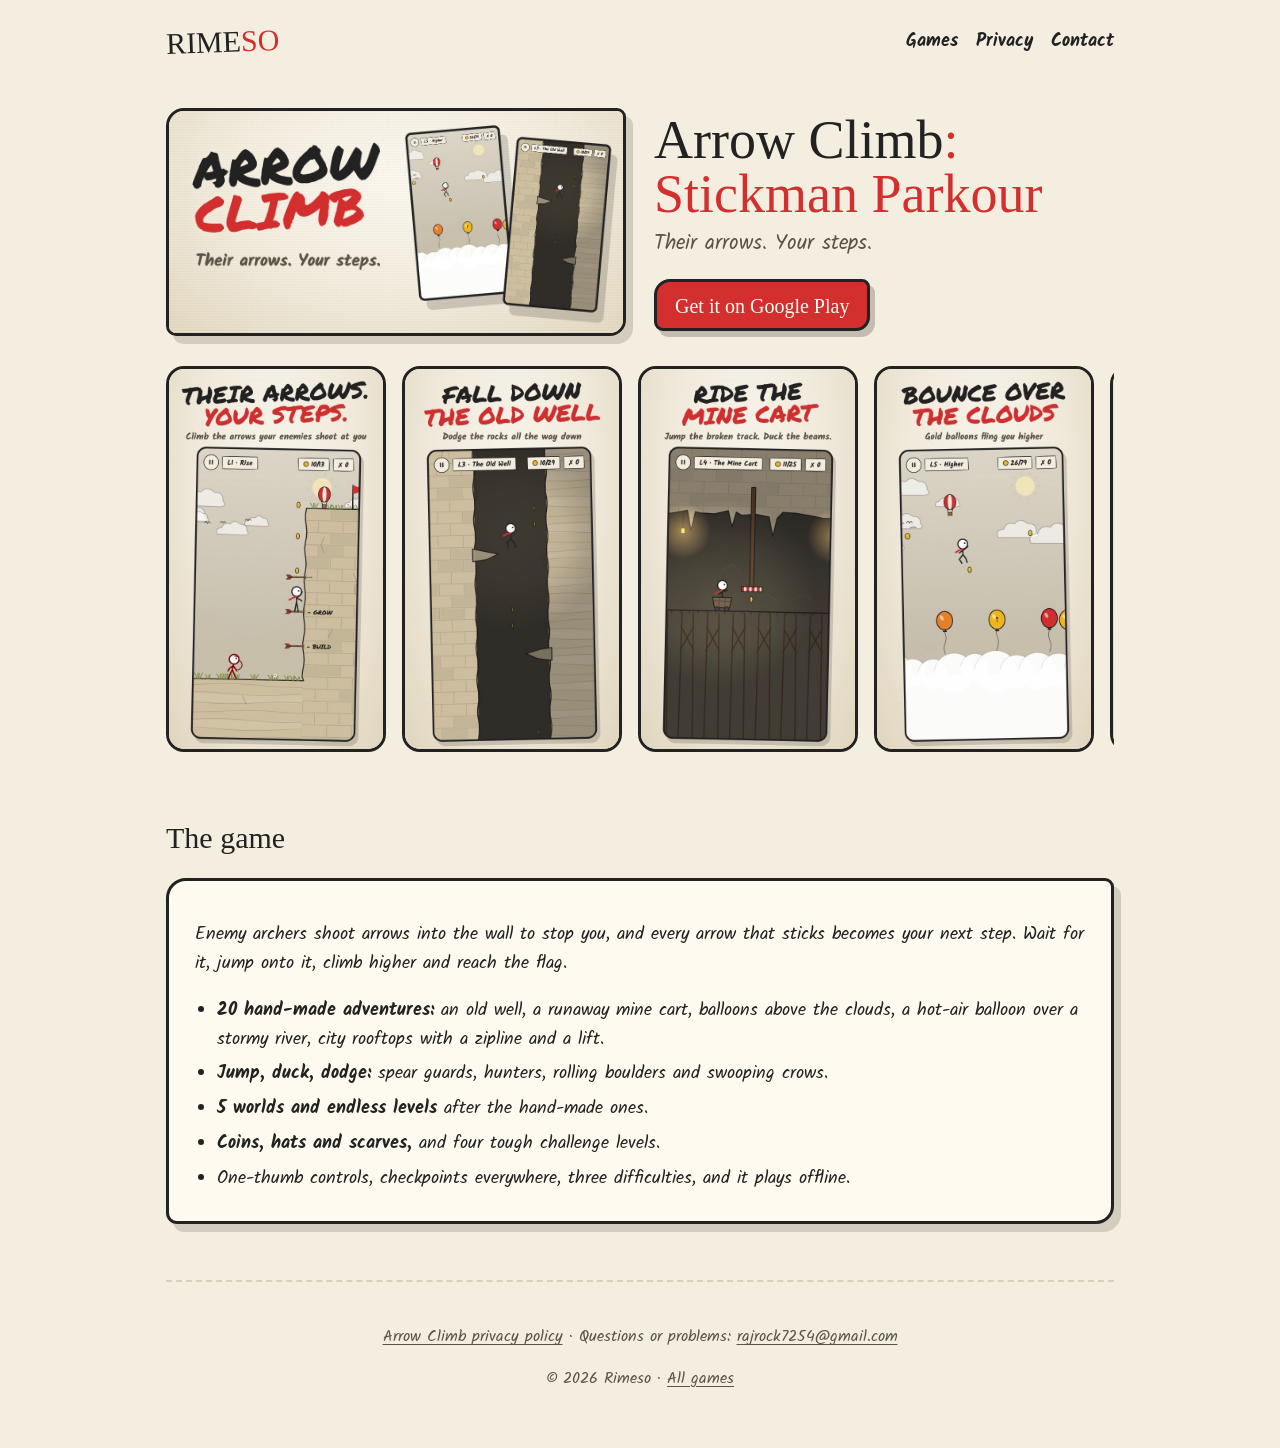
==== arrow-climb/index.html @ ab2910a5 "Rimeso website: games, Arrow Climb page and privacy policy, app-ads.txt Co-Authored-By: Claude Opus " ====
<!doctype html>
<html lang="en">
<head>
<meta charset="utf-8">
<meta name="viewport" content="width=device-width, initial-scale=1">
<title>Arrow Climb: Stickman Parkour · Rimeso</title>
<meta name="description" content="Arrow Climb: climb the arrows your enemies shoot at you. 20 hand-made adventures: an old well, a mine cart, balloons above the clouds, a hot-air balloon over a stormy river and city rooftops.">
<link rel="icon" href="/favicon.svg" type="image/svg+xml">
<link rel="preconnect" href="https://fonts.googleapis.com">
<link rel="preconnect" href="https://fonts.gstatic.com" crossorigin>
<link href="https://fonts.googleapis.com/css2?family=Kalam:wght@400;700&family=Permanent+Marker&display=swap" rel="stylesheet">
<link rel="stylesheet" href="/style.css">
</head>
<body>
<div class="wrap">
  <header class="top">
    <a class="brand" href="/">RIME<b>SO</b></a>
    <nav><a href="/#games">Games</a><a href="/privacy/">Privacy</a><a href="#contact">Contact</a></nav>
  </header>

  <section class="gamehero">
    <img class="feature" src="img/feature.jpg" alt="Arrow Climb: the hero on balloons above the clouds and falling down a well" width="1024" height="500">
    <div>
      <h1>Arrow Climb<span>: Stickman Parkour</span></h1>
      <p class="tag">Their arrows. Your steps.</p>
      <a class="btn" href="https://play.google.com/store/apps/details?id=com.arrowclimb.game">Get it on Google Play</a>
    </div>
  </section>

  <div class="shots" aria-label="Screenshots">
    <img src="img/01-arrows.jpg" alt="Climb the arrows your enemies shoot at you" loading="lazy" width="540" height="960">
    <img src="img/02-well.jpg" alt="Fall down the old well" loading="lazy" width="540" height="960">
    <img src="img/03-cart.jpg" alt="Ride the mine cart" loading="lazy" width="540" height="960">
    <img src="img/04-balloons.jpg" alt="Bounce over the clouds" loading="lazy" width="540" height="960">
    <img src="img/05-river.jpg" alt="Fly over the storm" loading="lazy" width="540" height="960">
    <img src="img/06-zipline.jpg" alt="Zip across the city" loading="lazy" width="540" height="960">
    <img src="img/07-lift.jpg" alt="Duck on the lift" loading="lazy" width="540" height="960">
    <img src="img/08-worlds.jpg" alt="20 adventures, 5 worlds" loading="lazy" width="540" height="960">
  </div>

  <h2 class="sec">The game</h2>
  <div class="card features">
    <p>Enemy archers shoot arrows into the wall to stop you, and every arrow that sticks becomes your next step. Wait for it, jump onto it, climb higher and reach the flag.</p>
    <ul>
      <li><b>20 hand-made adventures:</b> an old well, a runaway mine cart, balloons above the clouds, a hot-air balloon over a stormy river, city rooftops with a zipline and a lift.</li>
      <li><b>Jump, duck, dodge:</b> spear guards, hunters, rolling boulders and swooping crows.</li>
      <li><b>5 worlds and endless levels</b> after the hand-made ones.</li>
      <li><b>Coins, hats and scarves,</b> and four tough challenge levels.</li>
      <li>One-thumb controls, checkpoints everywhere, three difficulties, and it plays offline.</li>
    </ul>
  </div>

  <footer id="contact">
    <p><a href="privacy/">Arrow Climb privacy policy</a> · Questions or problems: <a href="mailto:rajrock7254@gmail.com">rajrock7254@gmail.com</a></p>
    <p>© 2026 Rimeso · <a href="/">All games</a></p>
  </footer>
</div>
</body>
</html>
---- style.css ----
/* Rimeso — the studio website. Sketchbook look, like the games: paper, ink outlines, a red accent. */
:root{--paper:#f4eee0;--card:#fffaf0;--ink:#222;--soft:#5b5347;--red:#d32f2f;--line:#d9cfba;}
*{box-sizing:border-box;}
html{-webkit-text-size-adjust:100%;}
body{margin:0;background:var(--paper);color:var(--ink);font:18px/1.6 "Kalam","Segoe UI",system-ui,-apple-system,sans-serif;}
a{color:var(--red);text-underline-offset:3px;}
img{max-width:100%;height:auto;display:block;}
.wrap{max-width:980px;margin:0 auto;padding:0 16px;}
.marker{font-family:"Permanent Marker","Comic Sans MS",cursive;font-weight:400;}
/* top bar */
.top{display:flex;align-items:center;gap:16px;padding:18px 0;flex-wrap:wrap;}
.brand{font-family:"Permanent Marker","Comic Sans MS",cursive;font-size:30px;color:var(--ink);text-decoration:none;transform:rotate(-2deg);}
.brand b{color:var(--red);font-weight:400;}
.top nav{margin-left:auto;display:flex;gap:18px;font-weight:700;}
.top nav a{color:var(--ink);text-decoration:none;}
.top nav a:hover{color:var(--red);}
/* hero */
.hero{padding:34px 0 18px;text-align:center;}
.hero h1{font-family:"Permanent Marker","Comic Sans MS",cursive;font-weight:400;font-size:clamp(40px,8vw,72px);line-height:.95;margin:0;transform:rotate(-2deg);}
.hero h1 span{display:block;color:var(--red);}
.hero p{color:var(--soft);font-size:21px;margin:18px auto 0;max-width:620px;}
/* cards */
.card{background:var(--card);border:3px solid var(--ink);border-radius:20px 9px 18px 11px;box-shadow:7px 8px 0 rgba(20,16,10,.15);}
h2.sec{font-family:"Permanent Marker","Comic Sans MS",cursive;font-weight:400;font-size:30px;margin:44px 0 16px;}
.games{display:grid;grid-template-columns:repeat(auto-fill,minmax(280px,1fr));gap:24px;}
.game{padding:20px;display:flex;flex-direction:column;gap:12px;}
.game .head{display:flex;gap:14px;align-items:center;}
.game .head img{width:84px;height:84px;border:3px solid var(--ink);border-radius:24%;}
.game h3{margin:0;font-size:22px;line-height:1.2;}
.game p{margin:0;color:var(--soft);}
.game .links{display:flex;gap:14px;align-items:center;flex-wrap:wrap;margin-top:auto;}
.soon{padding:20px;display:flex;align-items:center;justify-content:center;text-align:center;color:var(--soft);border-style:dashed;box-shadow:none;min-height:180px;}
/* buttons */
.btn{display:inline-block;font-family:"Permanent Marker","Comic Sans MS",cursive;color:#fffaf0;background:var(--red);border:3px solid var(--ink);border-radius:16px 8px 14px 9px;box-shadow:5px 6px 0 rgba(20,16,10,.22);padding:8px 18px 6px;text-decoration:none;font-size:20px;}
.btn:hover{transform:translate(-1px,-1px);}
/* game page */
.gamehero{display:grid;grid-template-columns:1fr 1fr;gap:28px;align-items:center;padding:24px 0;}
.gamehero .feature{border:3px solid var(--ink);border-radius:18px 9px 16px 10px;box-shadow:7px 8px 0 rgba(20,16,10,.15);}
.gamehero h1{font-family:"Permanent Marker","Comic Sans MS",cursive;font-weight:400;font-size:clamp(34px,6vw,54px);line-height:1;margin:0 0 6px;}
.gamehero h1 span{color:var(--red);}
.gamehero .tag{color:var(--soft);font-size:21px;margin:0 0 18px;}
.shots{display:flex;gap:16px;overflow-x:auto;padding:6px 4px 18px;scroll-snap-type:x mandatory;}
.shots img{width:220px;flex:0 0 auto;border:3px solid var(--ink);border-radius:18px;scroll-snap-align:start;}
.features{padding:22px 26px;}
.features ul{margin:6px 0;padding-left:22px;}
.features li{margin:6px 0;}
/* text pages (privacy) */
.doc{max-width:760px;margin:0 auto;}
.doc h1{font-family:"Permanent Marker","Comic Sans MS",cursive;font-weight:400;font-size:40px;line-height:1.05;margin:26px 0 4px;}
.doc .date{color:var(--soft);margin:0 0 10px;}
.doc h2{font-family:"Permanent Marker","Comic Sans MS",cursive;font-weight:400;font-size:24px;line-height:1.2;margin:30px 0 8px;}
.doc h2 em{font-style:normal;color:var(--red);}
.doc h3{font-size:19px;margin:18px 0 4px;}
.doc .card{padding:18px 20px;margin:20px 0;}
.doc table{width:100%;border-collapse:collapse;margin:10px 0;font-size:16px;}
.doc th,.doc td{border-bottom:1.5px solid var(--line);padding:8px 6px;text-align:left;vertical-align:top;}
.doc th{font-size:15px;color:var(--soft);}
.list{padding:0;list-style:none;}
.list li{margin:10px 0;}
/* footer */
footer{margin-top:56px;padding:26px 0 40px;border-top:2px dashed var(--line);color:var(--soft);font-size:16px;text-align:center;}
footer a{color:var(--soft);}
@media (max-width:720px){
  body{font-size:17px;}
  .gamehero{grid-template-columns:1fr;}
  .top nav{margin-left:0;width:100%;}
  .shots img{width:170px;}
}
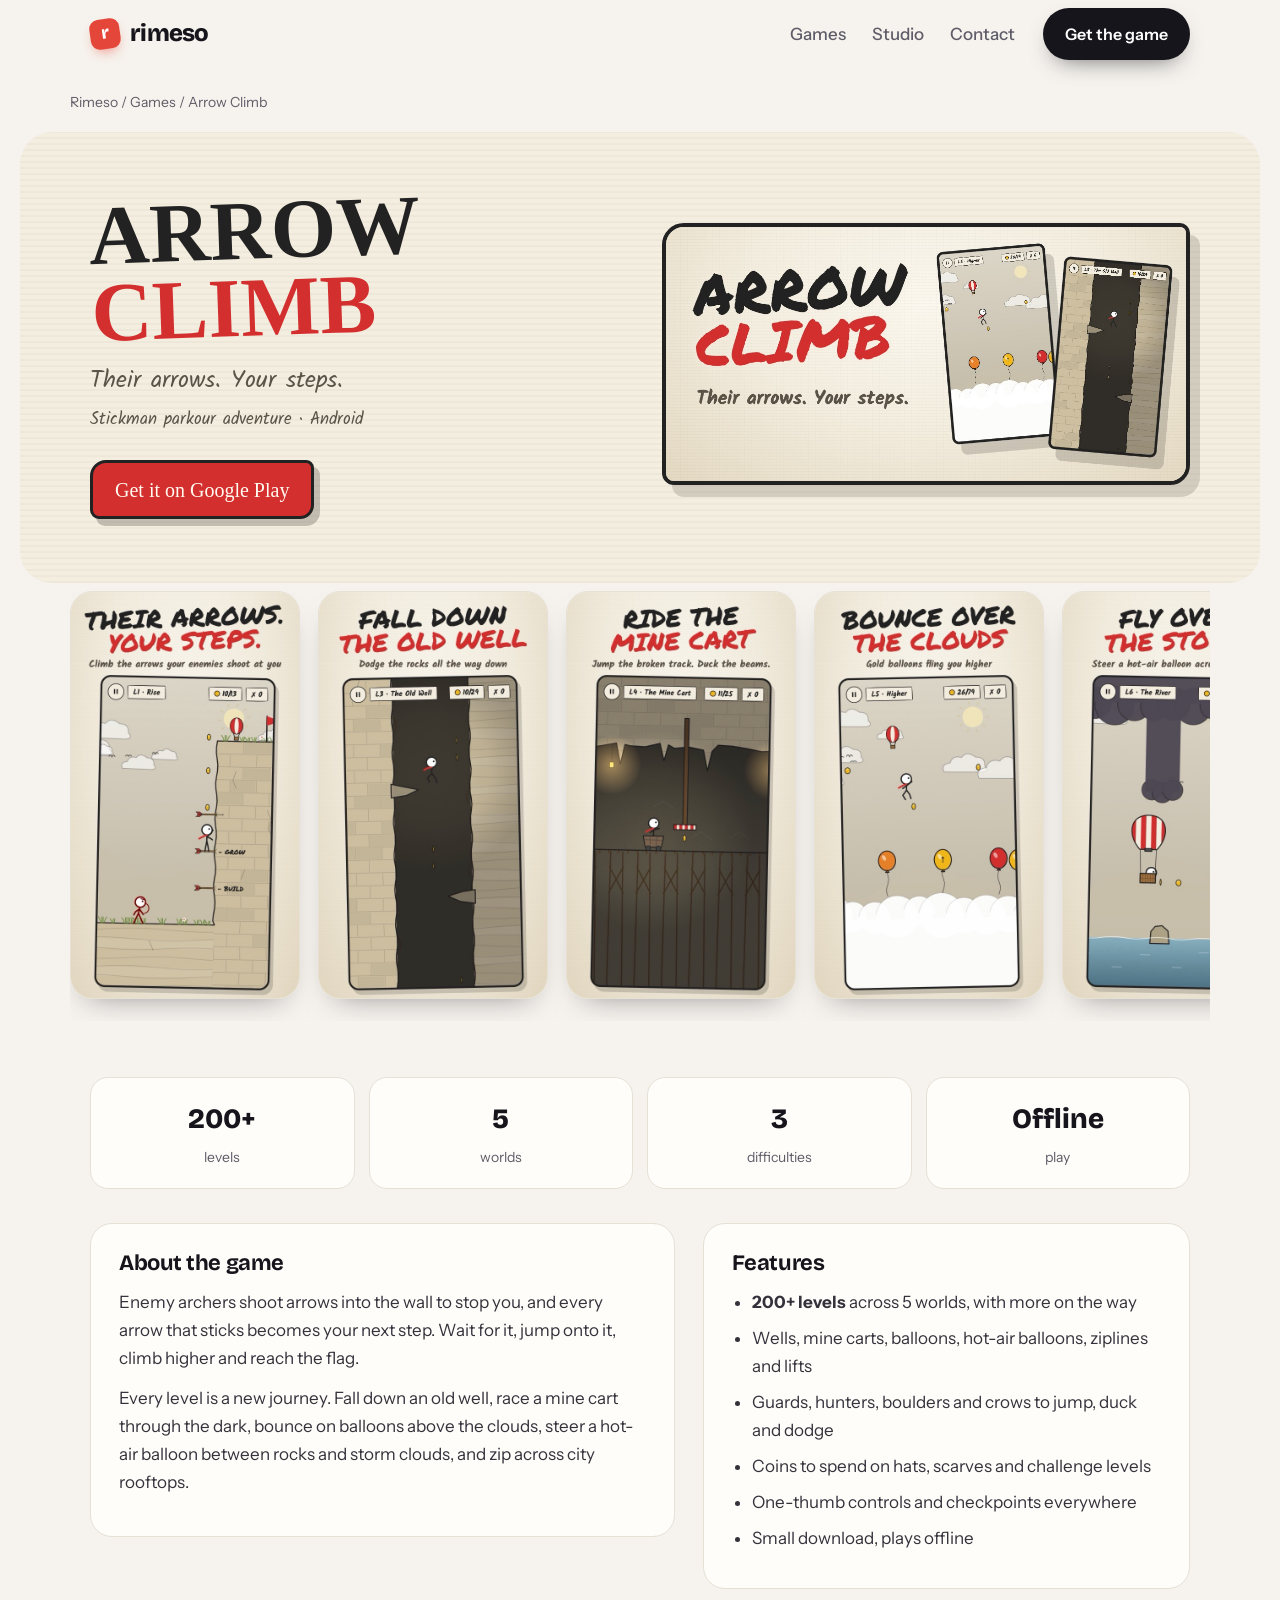
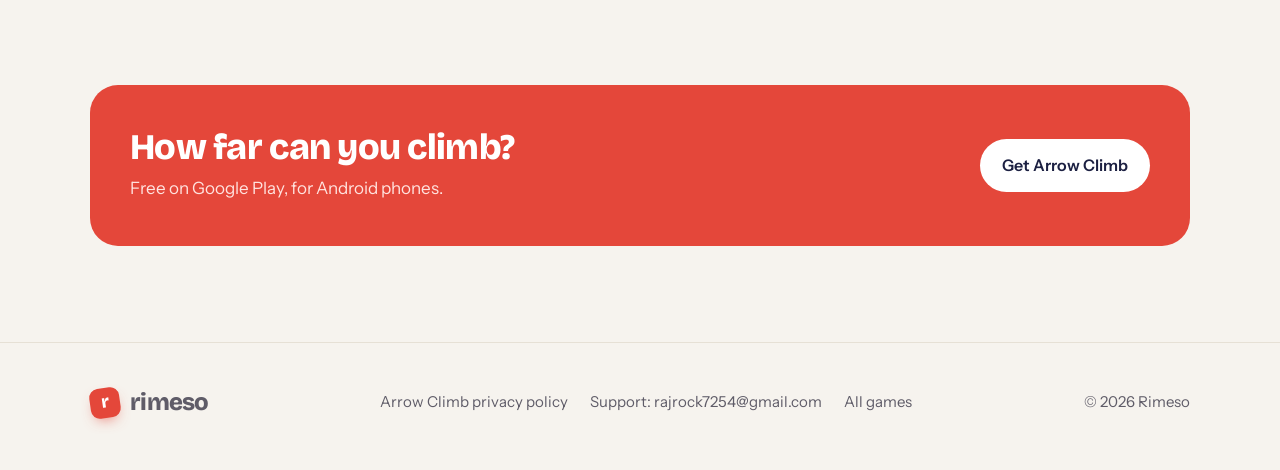
==== commit 8e5718ba: "New studio landing page; game page with its own look; 200+ levels Co-Authored-By: Claude Opus 5.5 <n" ====
--- a/arrow-climb/index.html
+++ b/arrow-climb/index.html
@@ -4,56 +4,95 @@
 <meta charset="utf-8">
 <meta name="viewport" content="width=device-width, initial-scale=1">
 <title>Arrow Climb: Stickman Parkour · Rimeso</title>
-<meta name="description" content="Arrow Climb: climb the arrows your enemies shoot at you. 20 hand-made adventures: an old well, a mine cart, balloons above the clouds, a hot-air balloon over a stormy river and city rooftops.">
-<link rel="icon" href="/favicon.svg" type="image/svg+xml">
+<meta name="description" content="Arrow Climb: climb the arrows your enemies shoot at you. 200+ levels: fall down wells, ride mine carts, bounce on balloons above the clouds and fly a hot-air balloon over a stormy river.">
+<meta property="og:title" content="Arrow Climb: Stickman Parkour">
+<meta property="og:description" content="Their arrows. Your steps. 200+ levels of wells, mine carts, balloons and stormy rivers.">
+<meta property="og:image" content="https://getsettalk.github.io/arrow-climb/img/feature.jpg">
+<link rel="icon" href="/arrow-climb/img/icon-256.png" type="image/png">
 <link rel="preconnect" href="https://fonts.googleapis.com">
 <link rel="preconnect" href="https://fonts.gstatic.com" crossorigin>
-<link href="https://fonts.googleapis.com/css2?family=Kalam:wght@400;700&family=Permanent+Marker&display=swap" rel="stylesheet">
+<!-- studio type for the frame, the game's own sketchbook type inside its section -->
+<link href="https://fonts.googleapis.com/css2?family=Bricolage+Grotesque:opsz,wght@12..96,500..800&family=Instrument+Sans:wght@400;500;600;700&family=Kalam:wght@400;700&family=Permanent+Marker&display=swap" rel="stylesheet">
 <link rel="stylesheet" href="/style.css">
 </head>
 <body>
+<header class="nav">
+  <div class="wrap">
+    <a class="logo" href="/"><i>r</i>rimeso</a>
+    <nav><a href="/#games">Games</a><a href="/#studio">Studio</a><a href="#contact">Contact</a></nav>
+    <a class="btn primary" href="https://play.google.com/store/apps/details?id=com.arrowclimb.game">Get the game</a>
+  </div>
+</header>
+
+<div class="wrap crumbs"><a href="/">Rimeso</a> / <a href="/#games">Games</a> / Arrow Climb</div>
+
+<section class="theme-arrow">
+  <div class="wrap">
+    <div>
+      <h1 class="title">ARROW<span>CLIMB</span></h1>
+      <p class="sub">Their arrows. Your steps.</p>
+      <p class="genre">Stickman parkour adventure · Android</p>
+      <a class="btn play" href="https://play.google.com/store/apps/details?id=com.arrowclimb.game">Get it on Google Play</a>
+    </div>
+    <img class="feature" src="img/feature.jpg" alt="Arrow Climb: the hero bouncing on balloons above the clouds and falling down a well" width="1024" height="500">
+  </div>
+</section>
+
+<div class="shots" aria-label="Screenshots">
+  <img src="img/01-arrows.jpg" alt="Climb the arrows your enemies shoot at you" loading="lazy" width="540" height="960">
+  <img src="img/02-well.jpg" alt="Fall down the old well" loading="lazy" width="540" height="960">
+  <img src="img/03-cart.jpg" alt="Ride the mine cart" loading="lazy" width="540" height="960">
+  <img src="img/04-balloons.jpg" alt="Bounce over the clouds" loading="lazy" width="540" height="960">
+  <img src="img/05-river.jpg" alt="Fly over the storm" loading="lazy" width="540" height="960">
+  <img src="img/06-zipline.jpg" alt="Zip across the city" loading="lazy" width="540" height="960">
+  <img src="img/07-lift.jpg" alt="Duck on the lift" loading="lazy" width="540" height="960">
+  <img src="img/08-worlds.jpg" alt="Five worlds of levels" loading="lazy" width="540" height="960">
+</div>
+
 <div class="wrap">
-  <header class="top">
-    <a class="brand" href="/">RIME<b>SO</b></a>
-    <nav><a href="/#games">Games</a><a href="/privacy/">Privacy</a><a href="#contact">Contact</a></nav>
-  </header>
-
-  <section class="gamehero">
-    <img class="feature" src="img/feature.jpg" alt="Arrow Climb: the hero on balloons above the clouds and falling down a well" width="1024" height="500">
-    <div>
-      <h1>Arrow Climb<span>: Stickman Parkour</span></h1>
-      <p class="tag">Their arrows. Your steps.</p>
-      <a class="btn" href="https://play.google.com/store/apps/details?id=com.arrowclimb.game">Get it on Google Play</a>
+  <section class="block" style="padding-top:56px">
+    <div class="facts">
+      <div class="fact"><b>200+</b><span>levels</span></div>
+      <div class="fact"><b>5</b><span>worlds</span></div>
+      <div class="fact"><b>3</b><span>difficulties</span></div>
+      <div class="fact"><b>Offline</b><span>play</span></div>
+    </div>
+    <div class="about-game">
+      <div class="panel">
+        <h3>About the game</h3>
+        <p>Enemy archers shoot arrows into the wall to stop you, and every arrow that sticks becomes your next step. Wait for it, jump onto it, climb higher and reach the flag.</p>
+        <p>Every level is a new journey. Fall down an old well, race a mine cart through the dark, bounce on balloons above the clouds, steer a hot-air balloon between rocks and storm clouds, and zip across city rooftops.</p>
+      </div>
+      <div class="panel">
+        <h3>Features</h3>
+        <ul>
+          <li><b>200+ levels</b> across 5 worlds, with more on the way</li>
+          <li>Wells, mine carts, balloons, hot-air balloons, ziplines and lifts</li>
+          <li>Guards, hunters, boulders and crows to jump, duck and dodge</li>
+          <li>Coins to spend on hats, scarves and challenge levels</li>
+          <li>One-thumb controls and checkpoints everywhere</li>
+          <li>Small download, plays offline</li>
+        </ul>
+      </div>
     </div>
   </section>
 
-  <div class="shots" aria-label="Screenshots">
-    <img src="img/01-arrows.jpg" alt="Climb the arrows your enemies shoot at you" loading="lazy" width="540" height="960">
-    <img src="img/02-well.jpg" alt="Fall down the old well" loading="lazy" width="540" height="960">
-    <img src="img/03-cart.jpg" alt="Ride the mine cart" loading="lazy" width="540" height="960">
-    <img src="img/04-balloons.jpg" alt="Bounce over the clouds" loading="lazy" width="540" height="960">
-    <img src="img/05-river.jpg" alt="Fly over the storm" loading="lazy" width="540" height="960">
-    <img src="img/06-zipline.jpg" alt="Zip across the city" loading="lazy" width="540" height="960">
-    <img src="img/07-lift.jpg" alt="Duck on the lift" loading="lazy" width="540" height="960">
-    <img src="img/08-worlds.jpg" alt="20 adventures, 5 worlds" loading="lazy" width="540" height="960">
+  <div class="cta-band">
+    <div><h2>How far can you climb?</h2><p>Free on Google Play, for Android phones.</p></div>
+    <a class="btn light" href="https://play.google.com/store/apps/details?id=com.arrowclimb.game">Get Arrow Climb</a>
   </div>
+</div>
 
-  <h2 class="sec">The game</h2>
-  <div class="card features">
-    <p>Enemy archers shoot arrows into the wall to stop you, and every arrow that sticks becomes your next step. Wait for it, jump onto it, climb higher and reach the flag.</p>
-    <ul>
-      <li><b>20 hand-made adventures:</b> an old well, a runaway mine cart, balloons above the clouds, a hot-air balloon over a stormy river, city rooftops with a zipline and a lift.</li>
-      <li><b>Jump, duck, dodge:</b> spear guards, hunters, rolling boulders and swooping crows.</li>
-      <li><b>5 worlds and endless levels</b> after the hand-made ones.</li>
-      <li><b>Coins, hats and scarves,</b> and four tough challenge levels.</li>
-      <li>One-thumb controls, checkpoints everywhere, three difficulties, and it plays offline.</li>
-    </ul>
+<footer class="site" id="contact">
+  <div class="wrap">
+    <a class="logo" href="/"><i>r</i>rimeso</a>
+    <nav>
+      <a href="privacy/">Arrow Climb privacy policy</a>
+      <a href="mailto:rajrock7254@gmail.com">Support: rajrock7254@gmail.com</a>
+      <a href="/">All games</a>
+    </nav>
+    <span>© 2026 Rimeso</span>
   </div>
-
-  <footer id="contact">
-    <p><a href="privacy/">Arrow Climb privacy policy</a> · Questions or problems: <a href="mailto:rajrock7254@gmail.com">rajrock7254@gmail.com</a></p>
-    <p>© 2026 Rimeso · <a href="/">All games</a></p>
-  </footer>
-</div>
+</footer>
 </body>
 </html>
--- a/style.css
+++ b/style.css
@@ -1,68 +1,175 @@
-/* Rimeso — the studio website. Sketchbook look, like the games: paper, ink outlines, a red accent. */
-:root{--paper:#f4eee0;--card:#fffaf0;--ink:#222;--soft:#5b5347;--red:#d32f2f;--line:#d9cfba;}
+/* Rimeso: the studio website. Studio type: Bricolage Grotesque (headings) and Instrument Sans (text).
+   Each game page can bring its own look inside a .theme-<game> section (Arrow Climb uses its sketchbook fonts there). */
+:root{
+  --bg:#f6f3ee; --surface:#fffdf9; --ink:#16151c; --muted:#5f5c68; --line:#e6e0d5;
+  --accent:#e4473a; --accent-dark:#b9332a; --navy:#1c2042; --navy-2:#272c57; --sun:#f4b740;
+  --radius:22px; --shadow:0 18px 40px -18px rgba(22,21,28,.35);
+  --display:"Bricolage Grotesque",ui-sans-serif,system-ui,sans-serif; --text:"Instrument Sans",ui-sans-serif,system-ui,-apple-system,"Segoe UI",sans-serif;
+}
 *{box-sizing:border-box;}
-html{-webkit-text-size-adjust:100%;}
-body{margin:0;background:var(--paper);color:var(--ink);font:18px/1.6 "Kalam","Segoe UI",system-ui,-apple-system,sans-serif;}
-a{color:var(--red);text-underline-offset:3px;}
+html{-webkit-text-size-adjust:100%;scroll-behavior:smooth;}
+body{margin:0;background:var(--bg);color:var(--ink);font:17px/1.65 var(--text);}
 img{max-width:100%;height:auto;display:block;}
-.wrap{max-width:980px;margin:0 auto;padding:0 16px;}
-.marker{font-family:"Permanent Marker","Comic Sans MS",cursive;font-weight:400;}
-/* top bar */
-.top{display:flex;align-items:center;gap:16px;padding:18px 0;flex-wrap:wrap;}
-.brand{font-family:"Permanent Marker","Comic Sans MS",cursive;font-size:30px;color:var(--ink);text-decoration:none;transform:rotate(-2deg);}
-.brand b{color:var(--red);font-weight:400;}
-.top nav{margin-left:auto;display:flex;gap:18px;font-weight:700;}
-.top nav a{color:var(--ink);text-decoration:none;}
-.top nav a:hover{color:var(--red);}
-/* hero */
-.hero{padding:34px 0 18px;text-align:center;}
-.hero h1{font-family:"Permanent Marker","Comic Sans MS",cursive;font-weight:400;font-size:clamp(40px,8vw,72px);line-height:.95;margin:0;transform:rotate(-2deg);}
-.hero h1 span{display:block;color:var(--red);}
-.hero p{color:var(--soft);font-size:21px;margin:18px auto 0;max-width:620px;}
-/* cards */
-.card{background:var(--card);border:3px solid var(--ink);border-radius:20px 9px 18px 11px;box-shadow:7px 8px 0 rgba(20,16,10,.15);}
-h2.sec{font-family:"Permanent Marker","Comic Sans MS",cursive;font-weight:400;font-size:30px;margin:44px 0 16px;}
-.games{display:grid;grid-template-columns:repeat(auto-fill,minmax(280px,1fr));gap:24px;}
-.game{padding:20px;display:flex;flex-direction:column;gap:12px;}
-.game .head{display:flex;gap:14px;align-items:center;}
-.game .head img{width:84px;height:84px;border:3px solid var(--ink);border-radius:24%;}
-.game h3{margin:0;font-size:22px;line-height:1.2;}
-.game p{margin:0;color:var(--soft);}
-.game .links{display:flex;gap:14px;align-items:center;flex-wrap:wrap;margin-top:auto;}
-.soon{padding:20px;display:flex;align-items:center;justify-content:center;text-align:center;color:var(--soft);border-style:dashed;box-shadow:none;min-height:180px;}
-/* buttons */
-.btn{display:inline-block;font-family:"Permanent Marker","Comic Sans MS",cursive;color:#fffaf0;background:var(--red);border:3px solid var(--ink);border-radius:16px 8px 14px 9px;box-shadow:5px 6px 0 rgba(20,16,10,.22);padding:8px 18px 6px;text-decoration:none;font-size:20px;}
-.btn:hover{transform:translate(-1px,-1px);}
-/* game page */
-.gamehero{display:grid;grid-template-columns:1fr 1fr;gap:28px;align-items:center;padding:24px 0;}
-.gamehero .feature{border:3px solid var(--ink);border-radius:18px 9px 16px 10px;box-shadow:7px 8px 0 rgba(20,16,10,.15);}
-.gamehero h1{font-family:"Permanent Marker","Comic Sans MS",cursive;font-weight:400;font-size:clamp(34px,6vw,54px);line-height:1;margin:0 0 6px;}
-.gamehero h1 span{color:var(--red);}
-.gamehero .tag{color:var(--soft);font-size:21px;margin:0 0 18px;}
-.shots{display:flex;gap:16px;overflow-x:auto;padding:6px 4px 18px;scroll-snap-type:x mandatory;}
-.shots img{width:220px;flex:0 0 auto;border:3px solid var(--ink);border-radius:18px;scroll-snap-align:start;}
-.features{padding:22px 26px;}
-.features ul{margin:6px 0;padding-left:22px;}
-.features li{margin:6px 0;}
-/* text pages (privacy) */
-.doc{max-width:760px;margin:0 auto;}
-.doc h1{font-family:"Permanent Marker","Comic Sans MS",cursive;font-weight:400;font-size:40px;line-height:1.05;margin:26px 0 4px;}
-.doc .date{color:var(--soft);margin:0 0 10px;}
-.doc h2{font-family:"Permanent Marker","Comic Sans MS",cursive;font-weight:400;font-size:24px;line-height:1.2;margin:30px 0 8px;}
-.doc h2 em{font-style:normal;color:var(--red);}
-.doc h3{font-size:19px;margin:18px 0 4px;}
-.doc .card{padding:18px 20px;margin:20px 0;}
-.doc table{width:100%;border-collapse:collapse;margin:10px 0;font-size:16px;}
-.doc th,.doc td{border-bottom:1.5px solid var(--line);padding:8px 6px;text-align:left;vertical-align:top;}
-.doc th{font-size:15px;color:var(--soft);}
-.list{padding:0;list-style:none;}
-.list li{margin:10px 0;}
-/* footer */
-footer{margin-top:56px;padding:26px 0 40px;border-top:2px dashed var(--line);color:var(--soft);font-size:16px;text-align:center;}
-footer a{color:var(--soft);}
-@media (max-width:720px){
-  body{font-size:17px;}
-  .gamehero{grid-template-columns:1fr;}
-  .top nav{margin-left:0;width:100%;}
-  .shots img{width:170px;}
+a{color:inherit;}
+.wrap{max-width:1140px;margin:0 auto;padding:0 20px;}
+h1,h2,h3{font-family:var(--display);line-height:1.08;letter-spacing:-.02em;margin:0;}
+.eyebrow{display:inline-flex;align-items:center;gap:8px;font-size:13px;font-weight:600;letter-spacing:.08em;text-transform:uppercase;color:var(--accent-dark);}
+.eyebrow::before{content:"";width:8px;height:8px;border-radius:50%;background:var(--accent);}
+
+/* ----- header ----- */
+.nav{position:sticky;top:0;z-index:10;background:rgba(246,243,238,.86);backdrop-filter:saturate(1.4) blur(10px);-webkit-backdrop-filter:saturate(1.4) blur(10px);border-bottom:1px solid transparent;}
+.nav .wrap{display:flex;align-items:center;gap:28px;height:68px;}
+.logo{display:flex;align-items:center;gap:10px;text-decoration:none;font-family:var(--display);font-weight:800;font-size:24px;letter-spacing:-.03em;}
+.logo i{width:30px;height:30px;border-radius:9px;background:var(--accent);display:grid;place-items:center;color:#fff;font-style:normal;font-size:18px;transform:rotate(-8deg);box-shadow:0 6px 14px -6px rgba(228,71,58,.8);}
+.nav nav{display:flex;gap:26px;margin-left:auto;font-weight:500;color:var(--muted);}
+.nav nav a{text-decoration:none;}
+.nav nav a:hover{color:var(--ink);}
+
+/* ----- buttons ----- */
+.btn{display:inline-flex;align-items:center;gap:10px;font-weight:600;font-size:16px;text-decoration:none;padding:13px 22px;border-radius:999px;transition:transform .15s,box-shadow .15s,background .15s;}
+.btn.primary{background:var(--ink);color:#fff;box-shadow:0 10px 24px -12px rgba(22,21,28,.7);}
+.btn.primary:hover{transform:translateY(-2px);}
+.btn.accent{background:var(--accent);color:#fff;box-shadow:0 10px 24px -12px rgba(228,71,58,.9);}
+.btn.accent:hover{background:var(--accent-dark);transform:translateY(-2px);}
+.btn.ghost{color:var(--ink);border:1.5px solid var(--line);background:var(--surface);}
+.btn.ghost:hover{border-color:var(--ink);}
+.btn.light{background:#fff;color:var(--navy);}
+.btn.light:hover{transform:translateY(-2px);}
+.btn svg{width:18px;height:18px;}
+
+/* ----- hero ----- */
+.hero{padding:64px 0 84px;}
+.hero .wrap{display:grid;grid-template-columns:1.05fr 1fr;gap:40px;align-items:center;}
+.hero h1{font-size:clamp(42px,6.2vw,76px);font-weight:800;margin:16px 0 20px;}
+.hero h1 em{font-style:normal;color:var(--accent);}
+.hero p.lead{font-size:20px;color:var(--muted);max-width:520px;margin:0 0 30px;}
+.hero .ctas{display:flex;gap:12px;flex-wrap:wrap;}
+.phones{position:relative;height:540px;}
+.phones::before{content:"";position:absolute;inset:40px 20px 30px;border-radius:50%;background:radial-gradient(circle at 40% 40%,#ffd9cf,#f6c6b8 45%,transparent 70%);filter:blur(4px);}
+.phone{position:absolute;width:220px;aspect-ratio:9/16;border-radius:34px;border:8px solid var(--ink);overflow:hidden;background:#000;box-shadow:var(--shadow);}
+.phone img{width:100%;height:100%;object-fit:cover;object-position:50% 0;}
+.phone.a{left:6%;top:70px;transform:rotate(-9deg);}
+.phone.b{left:50%;top:10px;transform:translateX(-50%);z-index:2;width:240px;}
+.phone.c{right:6%;top:80px;transform:rotate(9deg);}
+
+/* ----- featured game (dark band) ----- */
+.featured{background:var(--navy);color:#fff;border-radius:32px;margin:0 20px;padding:64px 0;position:relative;overflow:hidden;}
+.featured::after{content:"";position:absolute;right:-120px;top:-120px;width:380px;height:380px;border-radius:50%;background:radial-gradient(circle,rgba(244,183,64,.22),transparent 70%);}
+.featured .wrap{display:grid;grid-template-columns:1fr 1.1fr;gap:48px;align-items:center;position:relative;z-index:1;}
+.badge{display:inline-flex;align-items:center;gap:8px;background:rgba(255,255,255,.1);border:1px solid rgba(255,255,255,.18);padding:6px 12px;border-radius:999px;font-size:13px;font-weight:600;}
+.badge::before{content:"";width:8px;height:8px;border-radius:50%;background:#4ade80;box-shadow:0 0 0 4px rgba(74,222,128,.2);}
+.featured h2{font-size:clamp(34px,4.4vw,52px);font-weight:800;margin:16px 0 12px;}
+.featured p{color:#c9cbe4;font-size:18px;margin:0 0 26px;max-width:470px;}
+.stats{display:grid;grid-template-columns:repeat(4,1fr);gap:12px;margin:0 0 30px;}
+.stat{background:var(--navy-2);border-radius:16px;padding:14px 12px;text-align:center;}
+.stat b{display:block;font-family:var(--display);font-size:24px;font-weight:800;color:#fff;}
+.stat span{font-size:13px;color:#aeb1d4;}
+.featured .ctas{display:flex;gap:12px;flex-wrap:wrap;}
+.featured .ctas .btn.ghost{background:transparent;color:#fff;border-color:rgba(255,255,255,.3);}
+.featured .ctas .btn.ghost:hover{border-color:#fff;}
+.featured .shot{border-radius:22px;overflow:hidden;box-shadow:0 30px 60px -20px rgba(0,0,0,.6);transform:rotate(1.5deg);}
+
+/* ----- sections ----- */
+section.block{padding:96px 0 0;}
+.section-head{display:flex;align-items:end;justify-content:space-between;gap:20px;margin-bottom:30px;flex-wrap:wrap;}
+.section-head h2{font-size:clamp(32px,4vw,46px);font-weight:800;margin-top:10px;}
+.section-head p{color:var(--muted);max-width:420px;margin:0;}
+.grid{display:grid;grid-template-columns:repeat(auto-fill,minmax(320px,1fr));gap:22px;}
+.gcard{background:var(--surface);border:1px solid var(--line);border-radius:var(--radius);overflow:hidden;text-decoration:none;display:flex;flex-direction:column;transition:transform .2s,box-shadow .2s;}
+a.gcard:hover{transform:translateY(-4px);box-shadow:var(--shadow);}
+.gcard .cover{aspect-ratio:1024/500;object-fit:cover;width:100%;border-bottom:1px solid var(--line);}
+.gcard .body{padding:20px 22px 22px;display:flex;flex-direction:column;gap:10px;flex:1;}
+.gcard .row{display:flex;align-items:center;gap:14px;}
+.gcard .row img{width:56px;height:56px;border-radius:14px;}
+.gcard h3{font-size:21px;font-weight:700;}
+.tags{display:flex;gap:6px;flex-wrap:wrap;}
+.tags span{font-size:12px;font-weight:600;color:var(--muted);background:var(--bg);border:1px solid var(--line);padding:3px 9px;border-radius:999px;}
+.gcard p{margin:0;color:var(--muted);}
+.gcard .more{margin-top:auto;font-weight:600;color:var(--accent-dark);}
+.gcard.soon{border-style:dashed;background:transparent;align-items:center;justify-content:center;text-align:center;padding:40px 24px;min-height:300px;}
+.gcard.soon .dot{width:54px;height:54px;border-radius:16px;background:var(--surface);border:1px dashed var(--line);display:grid;place-items:center;font-size:24px;margin:0 auto 14px;}
+.gcard.soon h3{font-size:19px;}
+.gcard.soon p{max-width:240px;margin:6px auto 0;}
+
+.values{display:grid;grid-template-columns:repeat(3,1fr);gap:22px;}
+.value{background:var(--surface);border:1px solid var(--line);border-radius:var(--radius);padding:26px;}
+.value .ic{width:46px;height:46px;border-radius:14px;display:grid;place-items:center;font-size:22px;margin-bottom:16px;}
+.value h3{font-size:20px;font-weight:700;margin-bottom:8px;}
+.value p{margin:0;color:var(--muted);}
+
+.cta-band{margin:96px 0 0;background:var(--accent);color:#fff;border-radius:28px;padding:44px 40px;display:flex;align-items:center;justify-content:space-between;gap:24px;flex-wrap:wrap;}
+.cta-band h2{font-size:clamp(26px,3.2vw,36px);font-weight:800;}
+.cta-band p{margin:6px 0 0;color:#ffe3df;}
+
+/* ----- footer ----- */
+footer.site{margin-top:96px;border-top:1px solid var(--line);padding:40px 0 48px;color:var(--muted);font-size:15px;}
+footer.site .wrap{display:flex;gap:24px;justify-content:space-between;flex-wrap:wrap;align-items:center;}
+footer.site nav{display:flex;gap:22px;flex-wrap:wrap;}
+footer.site a{text-decoration:none;}
+footer.site a:hover{color:var(--ink);}
+
+/* ----- text pages (privacy) ----- */
+.doc{max-width:760px;margin:0 auto;padding:56px 20px 0;}
+.doc h1{font-size:clamp(34px,5vw,48px);font-weight:800;margin:12px 0 6px;}
+.doc .date{color:var(--muted);margin:0 0 8px;}
+.doc h2{font-size:24px;font-weight:700;margin:36px 0 8px;}
+.doc h2 em{font-style:normal;color:var(--accent-dark);}
+.doc h3{font-size:18px;font-weight:700;margin:20px 0 4px;}
+.doc p,.doc li{color:#34323b;}
+.doc ul{padding-left:22px;}
+.doc li{margin:4px 0;}
+.doc a{color:var(--accent-dark);}
+.doc .card{background:var(--surface);border:1px solid var(--line);border-radius:18px;padding:18px 22px;margin:24px 0;}
+.doc table{width:100%;border-collapse:collapse;margin:12px 0;font-size:15px;}
+.doc th,.doc td{border-bottom:1px solid var(--line);padding:10px 8px;text-align:left;vertical-align:top;}
+.doc th{font-size:13px;text-transform:uppercase;letter-spacing:.05em;color:var(--muted);}
+.policies{list-style:none;padding:0;margin:24px 0;display:grid;gap:12px;}
+.policies a{display:flex;align-items:center;gap:16px;background:var(--surface);border:1px solid var(--line);border-radius:18px;padding:14px 18px;text-decoration:none;color:var(--ink);}
+.policies a:hover{border-color:var(--ink);}
+.policies img{width:48px;height:48px;border-radius:12px;}
+.policies small{display:block;color:var(--muted);}
+
+/* ----- a game page: its own look inside the studio frame ----- */
+.crumbs{font-size:14px;color:var(--muted);padding:22px 0 0;}
+.crumbs a{text-decoration:none;}
+.crumbs a:hover{color:var(--ink);}
+.theme-arrow{--paper:#f4eee0;--gink:#222;--gred:#d32f2f;background:var(--paper);border-radius:32px;margin:18px 20px 0;padding:56px 0 64px;
+  background-image:repeating-linear-gradient(0deg,rgba(60,40,20,.03) 0 2px,transparent 2px 6px);}
+.theme-arrow .wrap{display:grid;grid-template-columns:1fr 1fr;gap:44px;align-items:center;}
+.theme-arrow .title{font-family:"Permanent Marker",cursive;font-size:clamp(46px,7vw,84px);line-height:.92;color:var(--gink);transform:rotate(-2deg);letter-spacing:0;}
+.theme-arrow .title span{display:block;color:var(--gred);}
+.theme-arrow .sub{font-family:"Kalam",cursive;font-size:24px;color:#5b5347;margin:18px 0 6px;}
+.theme-arrow .genre{font-family:"Kalam",cursive;color:#5b5347;margin:0 0 26px;}
+.theme-arrow .feature{border:4px solid var(--gink);border-radius:22px 10px 20px 12px;box-shadow:10px 12px 0 rgba(20,16,10,.15);}
+.theme-arrow .btn.play{font-family:"Permanent Marker",cursive;font-weight:400;font-size:20px;background:var(--gred);color:#fffaf0;border:3px solid var(--gink);border-radius:16px 8px 14px 9px;box-shadow:6px 7px 0 rgba(20,16,10,.22);padding:11px 22px 9px;}
+.shots{display:flex;gap:18px;overflow-x:auto;padding:8px 20px 22px;scroll-snap-type:x mandatory;max-width:1140px;margin:0 auto;}
+.shots img{width:230px;flex:0 0 auto;border-radius:22px;border:1px solid var(--line);box-shadow:0 14px 30px -18px rgba(22,21,28,.5);scroll-snap-align:start;}
+.facts{display:grid;grid-template-columns:repeat(4,1fr);gap:14px;margin:0 0 34px;}
+.fact{background:var(--surface);border:1px solid var(--line);border-radius:18px;padding:18px;text-align:center;}
+.fact b{display:block;font-family:var(--display);font-size:28px;font-weight:800;}
+.fact span{font-size:14px;color:var(--muted);}
+.about-game{display:grid;grid-template-columns:1.2fr 1fr;gap:28px;align-items:start;}
+.about-game .panel{background:var(--surface);border:1px solid var(--line);border-radius:var(--radius);padding:28px;}
+.about-game h3{font-size:22px;margin-bottom:12px;}
+.about-game ul{margin:0;padding-left:20px;}
+.about-game li{margin:8px 0;color:#34323b;}
+.about-game p{color:#34323b;margin:0 0 12px;}
+
+@media (max-width:900px){
+  .hero .wrap,.featured .wrap,.theme-arrow .wrap,.about-game{grid-template-columns:1fr;}
+  .phones{height:440px;}
+  .phone{width:170px;} .phone.b{width:190px;}
+  .values{grid-template-columns:1fr;}
+  .stats,.facts{grid-template-columns:repeat(2,1fr);}
+  .featured{margin:0 12px;padding:48px 0;}
+  .theme-arrow{margin:14px 12px 0;padding:40px 0 48px;}
 }
+@media (max-width:560px){
+  .nav nav{display:none;}
+  .hero{padding:40px 0 60px;}
+  .phones{height:380px;}
+  .phone{width:140px;border-width:6px;border-radius:26px;} .phone.b{width:160px;}
+  .phone.a{left:0;} .phone.c{right:0;}
+  .cta-band{padding:32px 24px;}
+  .shots img{width:180px;}
+}
